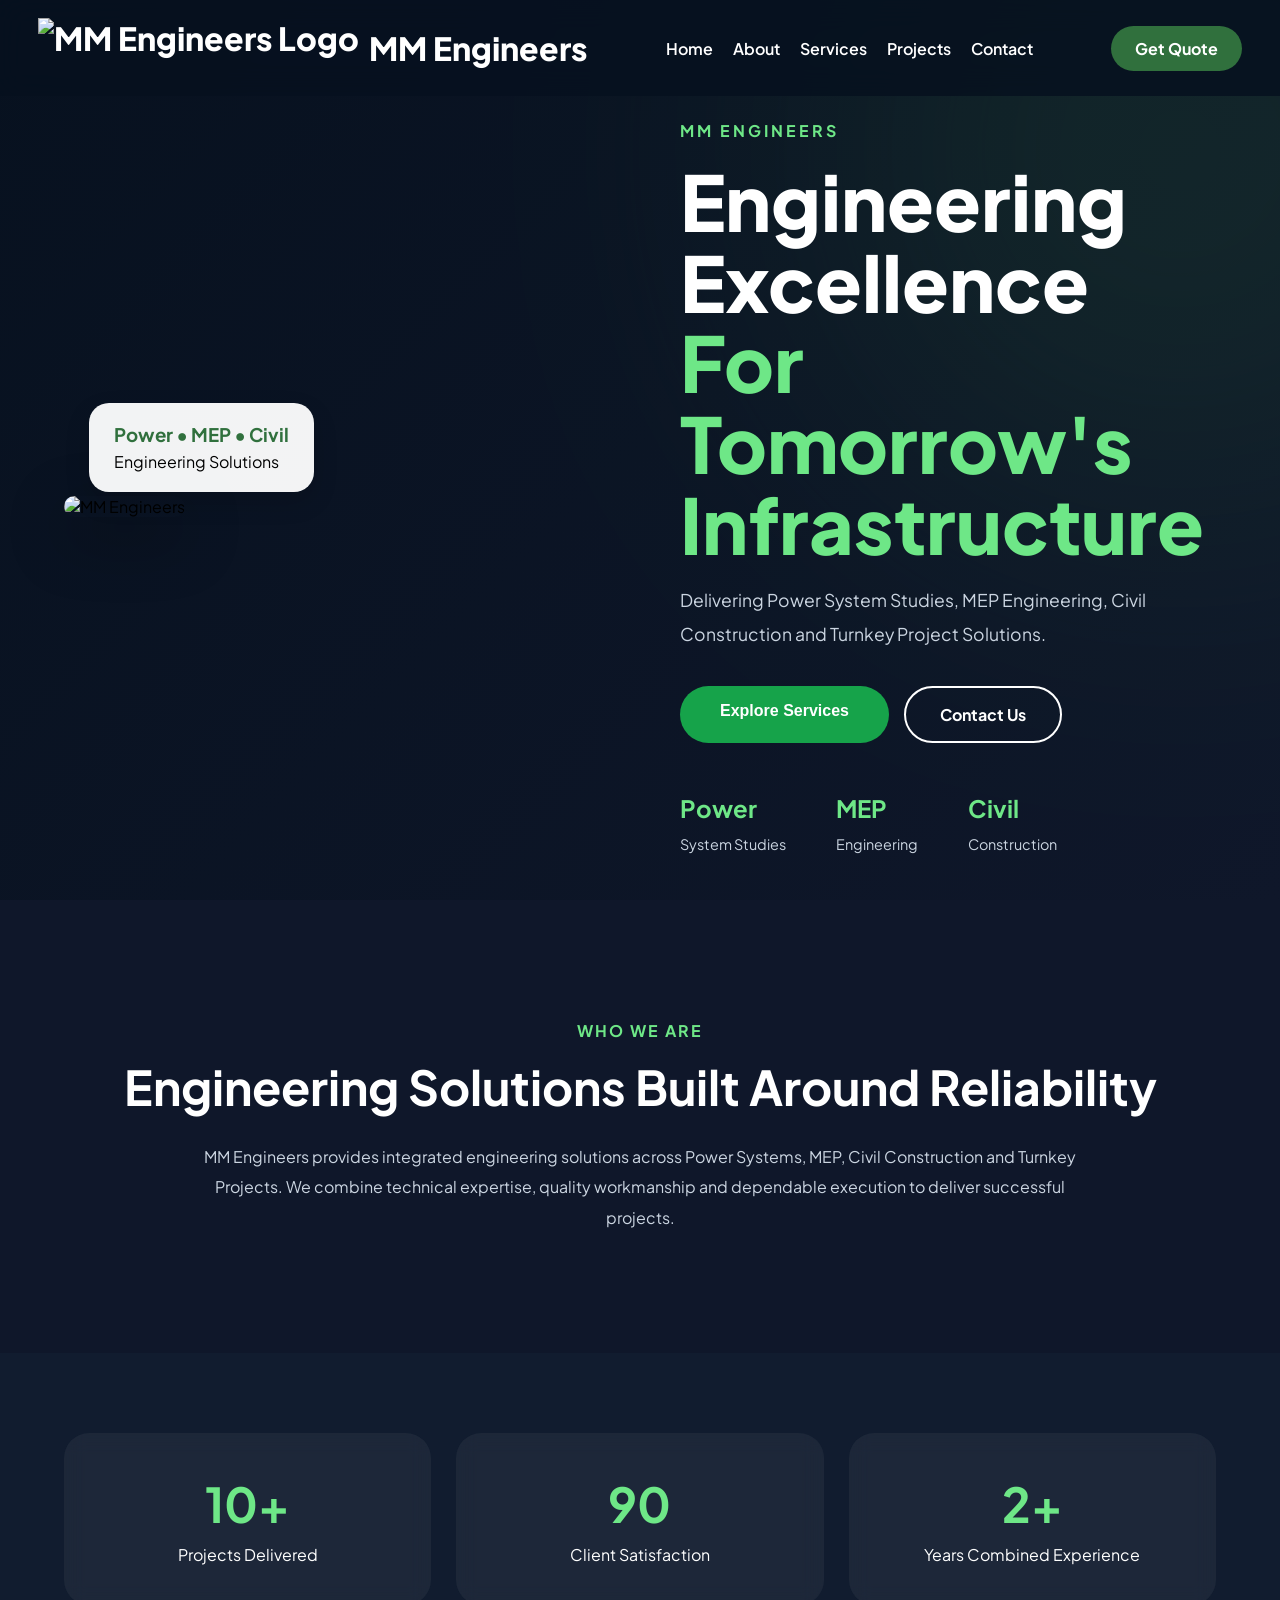
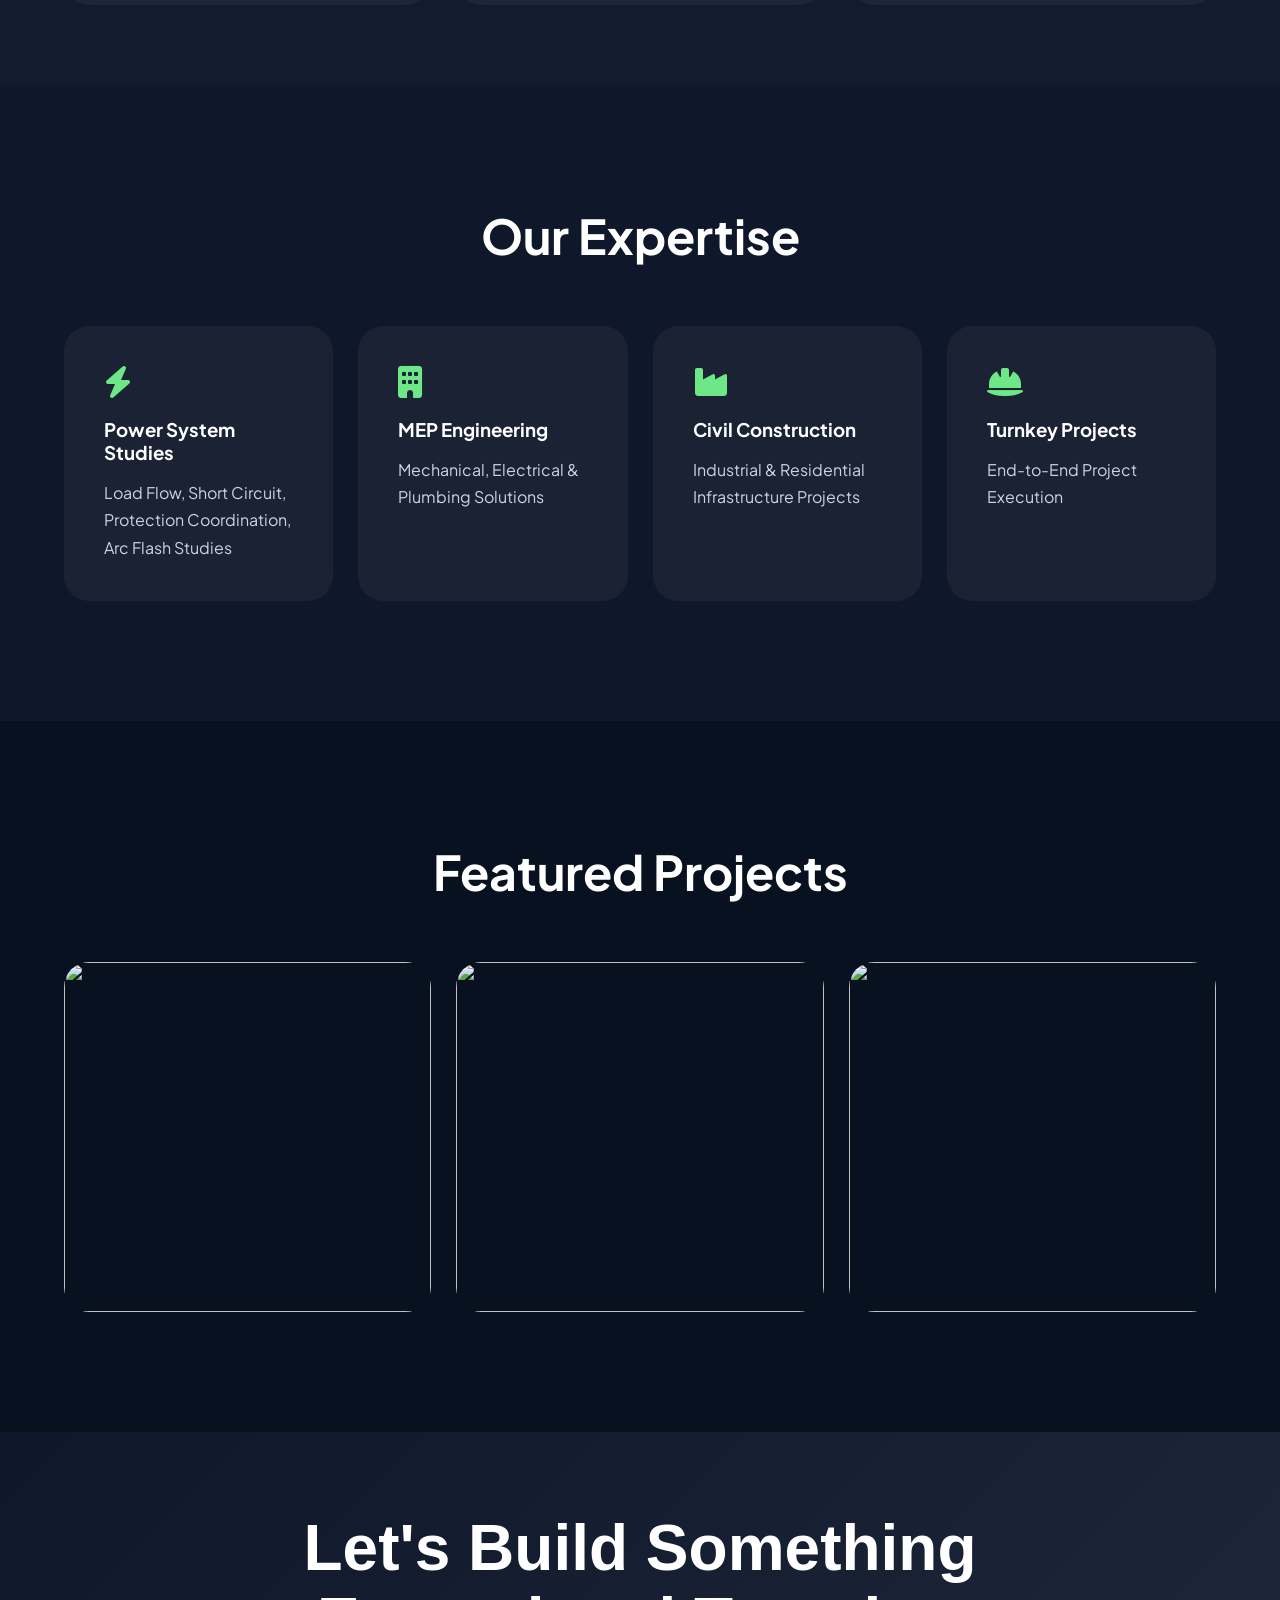
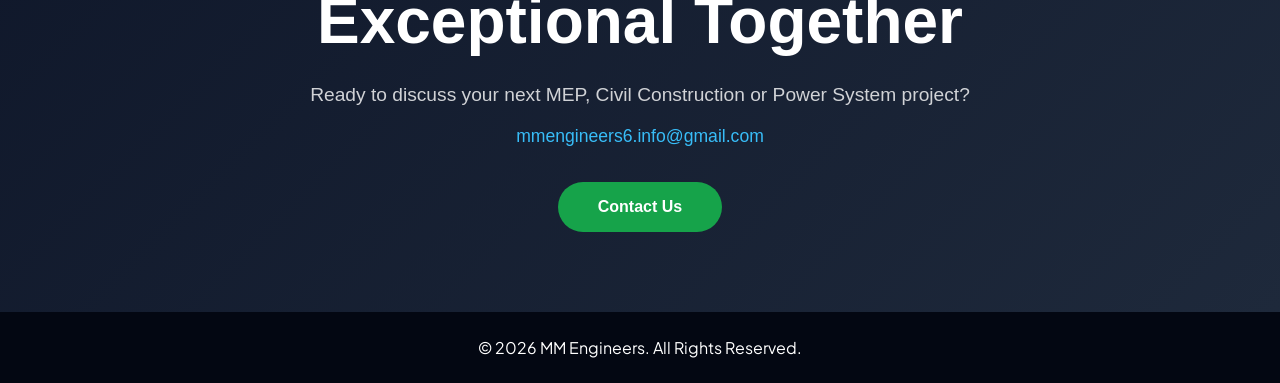
==== index.html @ c3587529 "Add files via upload" ====
<!DOCTYPE html>
<html lang="en">

<head>
    <style>
        /* =====================================
   MM ENGINEERS PREMIUM WEBSITE V2
===================================== */

.logo{
    display:flex;
    align-items:center;
    gap:10px;
    color:white;
    font-size:2rem;
    font-weight:800;
}

.logo img{
    height:60px;
    width:auto;
    display:block;
}

:root{
    --primary:#30703d;
    --primary-light:#4e9d5d;
    --dark:#07111f;
    --dark2:#0f172a;
    --light:#f8fafc;
    --text:#94a3b8;
    --white:#ffffff;
}

/* RESET */

*{
    margin:0;
    padding:0;
    box-sizing:border-box;
}

html{
    scroll-behavior:smooth;
}

body{
    font-family:'Plus Jakarta Sans',sans-serif;
    overflow-x:hidden;
    background:#07111f;
}

/* CONTAINER */

.container{
    width:90%;
    max-width:1300px;
    margin:auto;
}

/* =====================================
   NAVBAR
===================================== */

.navbar{
    position:fixed;
    top:0;
    left:0;
    width:100%;

    display:flex;
    justify-content:space-between;
    align-items:center;

    padding:18px 3%;

    background:rgba(7,17,31,.85);

    backdrop-filter:blur(15px);

    z-index:1000;
}

.logo{
    color:white;
    font-size:2rem; 
    font-weight:800;
}

.nav-links{
    display:flex;
    list-style:none;
    gap:20px;
}

.nav-links a{
    color:white;
    text-decoration:none;
    font-weight:600;
    transition:.3s;
}

.nav-links a:hover{
    color:var(--primary-light);
}

.nav-btn{
    text-decoration:none;
    background:var(--primary);
    color:white;
    padding:12px 24px;
    border-radius:50px;
    font-weight:700;
    transition:.3s;
}

.nav-btn:hover{
    transform:translateY(-3px);
}

/* =====================================
   HERO
===================================== */

.hero{

    min-height:100vh;

    padding-top:120px;

    background:
    linear-gradient(
    135deg,
    #07111f,
    #0f172a
    );

    position:relative;

    overflow:hidden;
}

/* GREEN GLOW */

.hero::before{

content:"";

position:absolute;

width:700px;
height:700px;

background:#30703d;

border-radius:50%;

right:-250px;
top:-200px;

filter:blur(180px);

opacity:.25;

}

.hero-container{

display:flex;
align-items:center;
justify-content:space-between;

gap:80px;

min-height:80vh;

position:relative;
z-index:2;

}

.hero-left,
.hero-right{
flex:1;
}

.hero-image-box{
position:relative;
}

.hero-image-box img{

width:100%;

height:650px;

object-fit:cover;

border-radius:30px;

box-shadow:
0 20px 60px rgba(0,0,0,.4);

}

.experience-card{

position:absolute;

bottom:25px;
left:25px;

background:rgba(255,255,255,.95);

padding:20px 25px;

border-radius:20px;

box-shadow:
0 10px 25px rgba(0,0,0,.15);

}

.experience-card h3{

color:var(--primary);

margin-bottom:5px;

}

.hero-tag{

color:#6ee787;

font-weight:700;

letter-spacing:3px;

}

.hero-right h1{

font-size:4.8rem;

line-height:1.05;

color:white;

margin:20px 0;

font-weight:800;

}

.hero-right h1 span{

display:block;

color:#6ee787;

}

.hero-right p{

color:#cbd5e1;

line-height:1.9;

font-size:1.1rem;

max-width:600px;

margin-bottom:35px;

}

.hero-buttons{

display:flex;

gap:15px;

margin-bottom:50px;

}

.btn-primary{

text-decoration:none;

background:var(--primary);

color:white;

padding:16px 34px;

border-radius:50px;

font-weight:700;

display:inline-flex;
align-items:center;
justify-content:center;

transition:.3s;

}

.btn-primary:hover{

transform:translateY(-4px);

}

.btn-secondary{

text-decoration:none;

border:2px solid white;

color:white;

padding:16px 34px;

border-radius:50px;

font-weight:700;

display:inline-flex;
align-items:center;
justify-content:center;

transition:.3s;

}

.btn-secondary:hover{

background:white;

color:#111827;

}

.hero-stats{

display:flex;

gap:50px;

}

.hero-stats h2{

color:#6ee787;

margin-bottom:8px;

}

.hero-stats p{

font-size:.9rem;

}

/* =====================================
   ABOUT
===================================== */

.about{

padding:120px 0;

background:#0f172a;

text-align:center;

color:white;

}

.section-title{

color:#6ee787;

font-weight:700;

letter-spacing:2px;

margin-bottom:15px;

}

.about h2{

font-size:3rem;

margin-bottom:25px;

}

.about p{

max-width:900px;

margin:auto;

color:#cbd5e1;

line-height:1.9;

}

/* =====================================
   STATS
===================================== */

.stats{

padding:80px 0;

background:#111c2f;

}

.stats-grid{

display:grid;

grid-template-columns:repeat(3,1fr);

gap:25px;

}

.stat-card{

background:rgba(255,255,255,.05);

backdrop-filter:blur(10px);

padding:40px;

border-radius:25px;

text-align:center;

transition:.4s;

cursor:pointer;

}

.stat-card h2{

color:#6ee787;

font-size:3rem;

margin-bottom:10px;

}

.stat-card p{

color:white;

}

.stat-card:hover{

transform:translateY(-10px);

border:1px solid #4e9d5d;

}

/* =====================================
   SERVICES
===================================== */

.services{

padding:120px 0;

background:#0f172a;

}

.services h2{

text-align:center;

color:white;

font-size:3rem;

margin-bottom:60px;

}

.service-grid{

display:grid;

grid-template-columns:repeat(auto-fit,minmax(250px,1fr));

gap:25px;

}

.service-card{

background:rgba(255,255,255,.05);

backdrop-filter:blur(12px);

padding:40px;

border-radius:25px;

transition:.3s;

}

.service-card:hover{

transform:translateY(-10px);

border:1px solid #30703d;

}

.service-card i{

font-size:2rem;

color:#6ee787;

margin-bottom:20px;

}

.service-card h3{

color:white;

margin-bottom:15px;

}

.service-card p{

color:#cbd5e1;

line-height:1.7;

}

/* =====================================
   PROJECTS
===================================== */

.projects{

padding:120px 0;

background:#07111f;

}

.projects h2{

text-align:center;

color:white;

font-size:3rem;

margin-bottom:60px;

}

.project-grid{

display:grid;

grid-template-columns:repeat(3,1fr);

gap:25px;

}

.project-grid img{

width:100%;

height:350px;

object-fit:cover;

border-radius:25px;

transition:.5s;

cursor:pointer;

}

.project-grid img:hover{

transform:scale(1.05);

}

/* =====================================
   CONTACT
===================================== */

.cta-section {
    background: linear-gradient(
        135deg,
        #0f172a 0%,
        #1e293b 100%
    );
    
    min-height: 450px;

    display: flex;
    align-items: center;
    justify-content: center;

    padding: 80px 20px;
    text-align: center;
}

.cta-content {
    max-width: 900px;
}

.cta-content h2 {
    font-family: "Poppins", sans-serif;
    font-size: 4rem;
    font-weight: 700;
    line-height: 1.15;
    color: #ffffff;
    margin-bottom: 25px;
}

.cta-text {
    font-family: "Poppins", sans-serif;
    font-size: 1.2rem;
    color: rgba(255,255,255,0.8);
    margin-bottom: 20px;
}

.email {
    display: block;
    font-family: "Poppins", sans-serif;
    font-size: 1.1rem;
    color: #38bdf8;
    text-decoration: none;
    margin-bottom: 35px;
    transition: 0.3s;
}

.email:hover {
    color: #7dd3fc;
}

.btn-primary {
    display: inline-block;
    padding: 16px 40px;
    background: #16a34a;
    color: white;
    text-decoration: none;
    border-radius: 50px;
    font-family: "Poppins", sans-serif;
    font-size: 1rem;
    font-weight: 600;
    transition: 0.3s;
}

.btn-primary:hover {
    transform: translateY(-3px);
    background: #15803d;
}

/* =====================================
   FOOTER
===================================== */

footer{

background:#030712;

padding:25px;

text-align:center;

color:white;

}

/* =====================================
   SCROLL ANIMATION
===================================== */

.hidden{

opacity:0;

transform:translateY(80px);

transition:all 1s ease;

}

.show{

opacity:1;

transform:translateY(0);

}

/* =====================================
   MOBILE
===================================== */

@media(max-width:1100px){

.hero-container{

flex-direction:column;

text-align:center;

}

.hero-right p{

margin:auto auto 35px;

}

.hero-buttons{

justify-content:center;

}

.hero-stats{

justify-content:center;

}

.hero-right h1{

font-size:3.5rem;

}

}

@media(max-width:768px){

.nav-links,
.nav-btn{
display:none;
}

.hero{

padding-top:100px;
}

.hero-image-box img{

height:400px;

}

.hero-right h1{

font-size:2.7rem;

}

.hero-buttons{

flex-direction:column;

}

.hero-stats{

flex-direction:column;

gap:20px;

}

.stats-grid{

grid-template-columns:1fr;

}

.project-grid{

grid-template-columns:1fr;

}

.about h2,
.services h2,
.projects h2,
.contact-section h2{

font-size:2.2rem;

}

}
    </style>

<meta charset="UTF-8">
<meta name="viewport" content="width=device-width, initial-scale=1.0">

<title>MM Engineers | Engineering Excellence</title>


<link rel="preconnect" href="https://fonts.googleapis.com">
<link href="https://fonts.googleapis.com/css2?family=Plus+Jakarta+Sans:wght@300;400;500;600;700;800&display=swap" rel="stylesheet">

<link rel="stylesheet"
href="https://cdnjs.cloudflare.com/ajax/libs/font-awesome/6.5.2/css/all.min.css">

</head>

<body>

<!-- NAVBAR -->

<header>

<nav class="navbar">

<div class="logo">

    <img src="images/logo.png" alt="MM Engineers Logo">

    <span>MM Engineers</span>

</div>

<ul class="nav-links">

<li><a href="#home">Home</a></li>
<li><a href="#about">About</a></li>
<li><a href="#services">Services</a></li>
<li><a href="#projects">Projects</a></li>
<li><a href="#contact">Contact</a></li>

</ul>

<a href="#contact" class="nav-btn">
Get Quote
</a>

</nav>

</header>

<!-- HERO -->

<section class="hero" id="home">

<div class="container hero-container">

<div class="hero-left">

<div class="hero-image-box">

<img src="images/photo1.jpg" alt="MM Engineers">

<div class="experience-card">

<h3>Power • MEP • Civil</h3>
<p>Engineering Solutions</p>

</div>

</div>

</div>

<div class="hero-right">

<span class="hero-tag">
MM ENGINEERS
</span>

<h1>

Engineering Excellence

<span>
For Tomorrow's Infrastructure
</span>

</h1>

<p>

Delivering Power System Studies,
MEP Engineering, Civil Construction
and Turnkey Project Solutions.

</p>

<div class="hero-buttons">

<a href="#services" class="btn-primary">
Explore Services
</a>

<a href="#contact" class="btn-secondary">
Contact Us
</a>

</div>

<div class="hero-stats">

<div>
<h2>Power</h2>
<p>System Studies</p>
</div>

<div>
<h2>MEP</h2>
<p>Engineering</p>
</div>

<div>
<h2>Civil</h2>
<p>Construction</p>
</div>

</div>

</div>

</div>

</section>

<!-- ABOUT -->

<section class="about hidden" id="about">

<div class="container">

<div class="section-title">

WHO WE ARE

</div>

<h2>

Engineering Solutions Built Around Reliability

</h2>

<p>

MM Engineers provides integrated engineering
solutions across Power Systems, MEP,
Civil Construction and Turnkey Projects.

We combine technical expertise,
quality workmanship and dependable execution
to deliver successful projects.

</p>

</div>

</section>

<!-- STATS -->

<section class="stats hidden">

<div class="container stats-grid">

<div class="stat-card">

<h2 class="counter" data-target="10" data-symbol="+">0</h2>

<p>Projects Delivered</p>

</div>

<div class="stat-card">

<h2 class="counter" data-target="100" data-symbol="%">0</h2>

<p>Client Satisfaction</p>

</div>

<div class="stat-card">

<h2 class="counter" data-target="2" data-symbol="+">0</h2>

<p>Years Combined Experience</p>

</div>

</div>

</section>

<!-- SERVICES -->

<section class="services hidden" id="services">

<div class="container">

<h2>
Our Expertise
</h2>

<div class="service-grid">

<div class="service-card">

<i class="fa-solid fa-bolt"></i>

<h3>Power System Studies</h3>

<p>
Load Flow, Short Circuit,
Protection Coordination,
Arc Flash Studies
</p>

</div>

<div class="service-card">

<i class="fa-solid fa-building"></i>

<h3>MEP Engineering</h3>

<p>
Mechanical, Electrical &
Plumbing Solutions
</p>

</div>

<div class="service-card">

<i class="fa-solid fa-industry"></i>

<h3>Civil Construction</h3>

<p>
Industrial & Residential
Infrastructure Projects
</p>

</div>

<div class="service-card">

<i class="fa-solid fa-helmet-safety"></i>

<h3>Turnkey Projects</h3>

<p>
End-to-End Project Execution
</p>

</div>

</div>

</div>

</section>

<!-- PROJECTS -->

<section class="projects hidden" id="projects">

<div class="container">

<h2>
Featured Projects
</h2>

<div class="project-grid">

<img src="images/photo1.jpg" alt="">

<img src="images/photo2.jpg" alt="">

<img src="images/photo3.jpg" alt="">

</div>

</div>

</section>

<!-- CONTACT -->

<section class="cta-section">
    <div class="cta-content">
        <h2>Let's Build Something<br>Exceptional Together</h2>

        <p class="cta-text">
            Ready to discuss your next MEP, Civil Construction or Power System project?
        </p>

        <a href="mailto:mmengineers6.info@gmail.com" class="email">
            mmengineers6.info@gmail.com
        </a>

        <div class="cta-buttons">
            <a href="#contact" class="btn-primary">Contact Us</a>
        </div>
    </div>
</section>

<footer>

<p>

© 2026 MM Engineers. All Rights Reserved.

</p>

</footer>

<script>

const observer = new IntersectionObserver((entries)=>{

entries.forEach((entry)=>{

if(entry.isIntersecting){

entry.target.classList.add("show");

}

});

},{
threshold:0.15
});

document.querySelectorAll(".hidden").forEach((el)=>{
observer.observe(el);
});

</script>

<script>

const counters = document.querySelectorAll('.counter');

counters.forEach(counter => {

const updateCounter = () => {

const target = +counter.getAttribute('data-target');

const count = +counter.innerText;

const increment = target / 50;

if(count < target){

counter.innerText =
Math.ceil(count + increment);

setTimeout(updateCounter,40);

}else{

const symbol = counter.getAttribute('data-symbol') || '';
counter.innerText = target + symbol;

}

};

updateCounter();

});

</script>

</body>

</html>
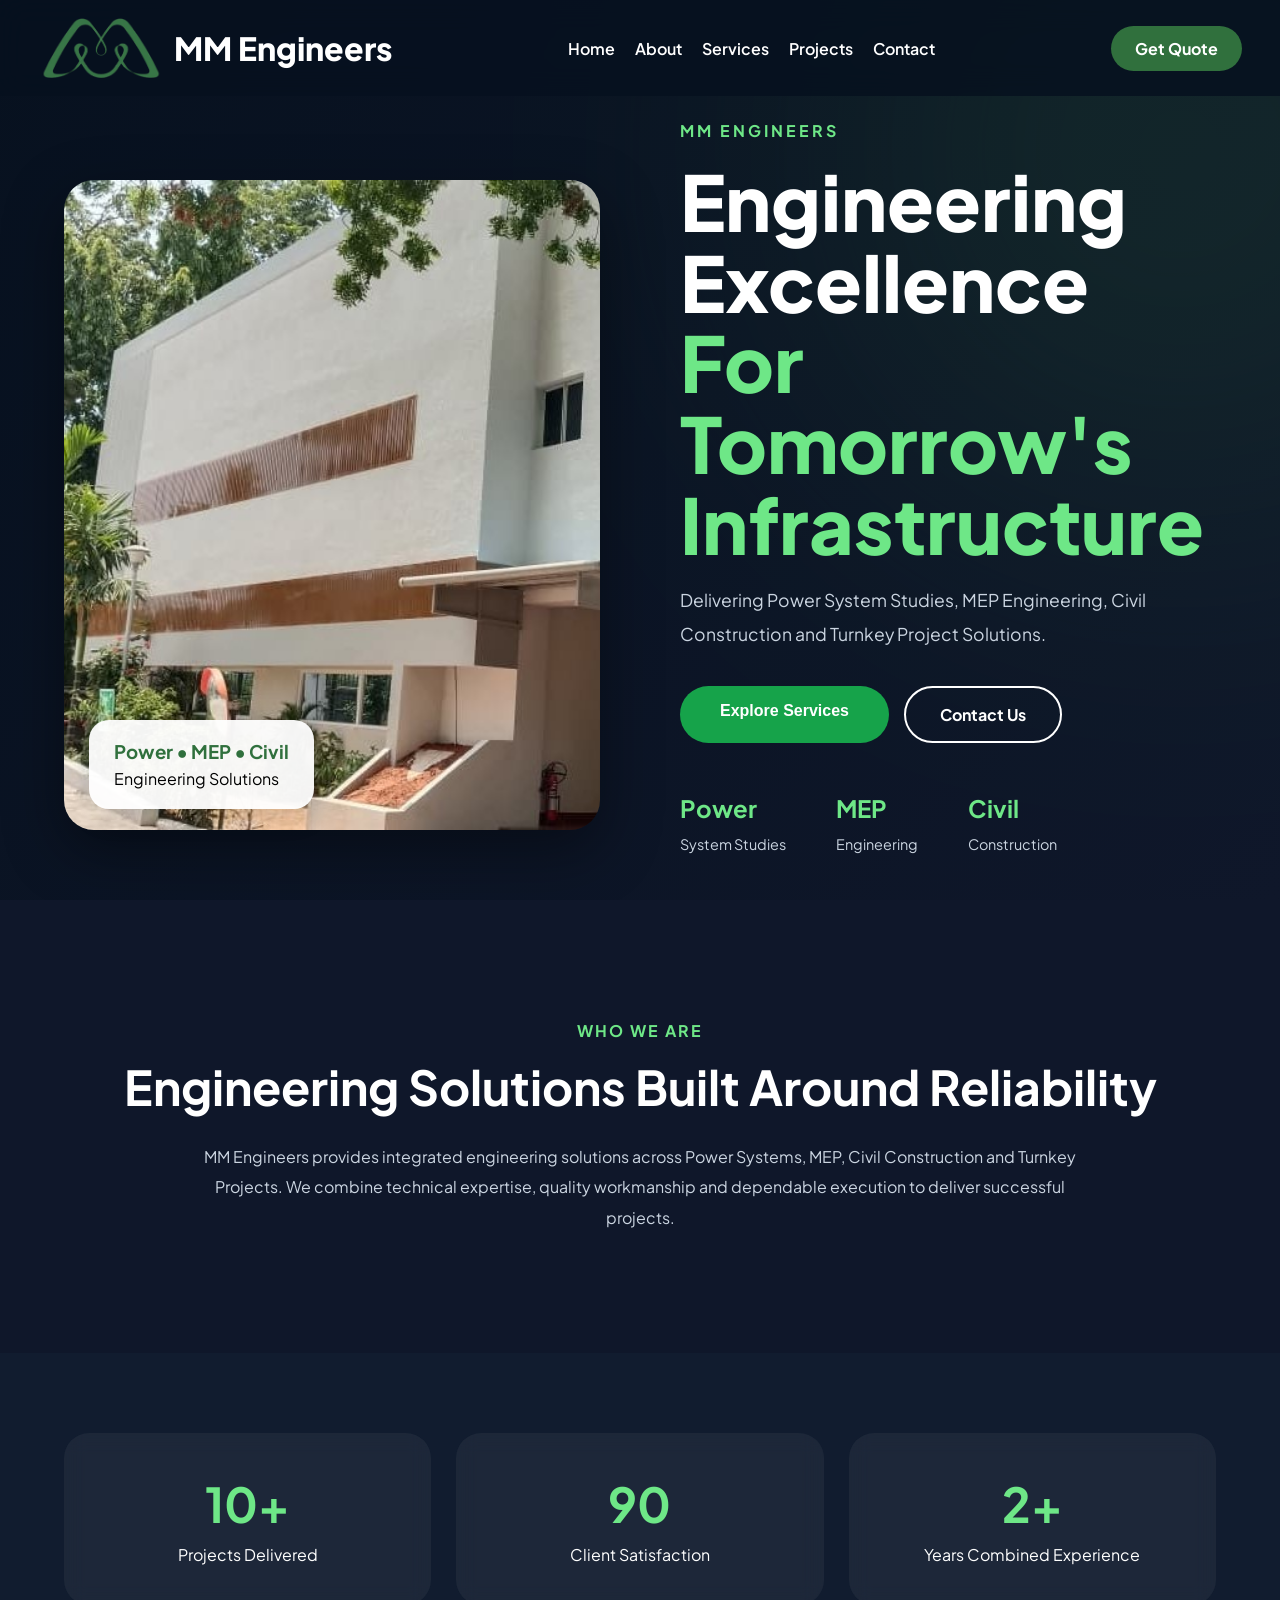
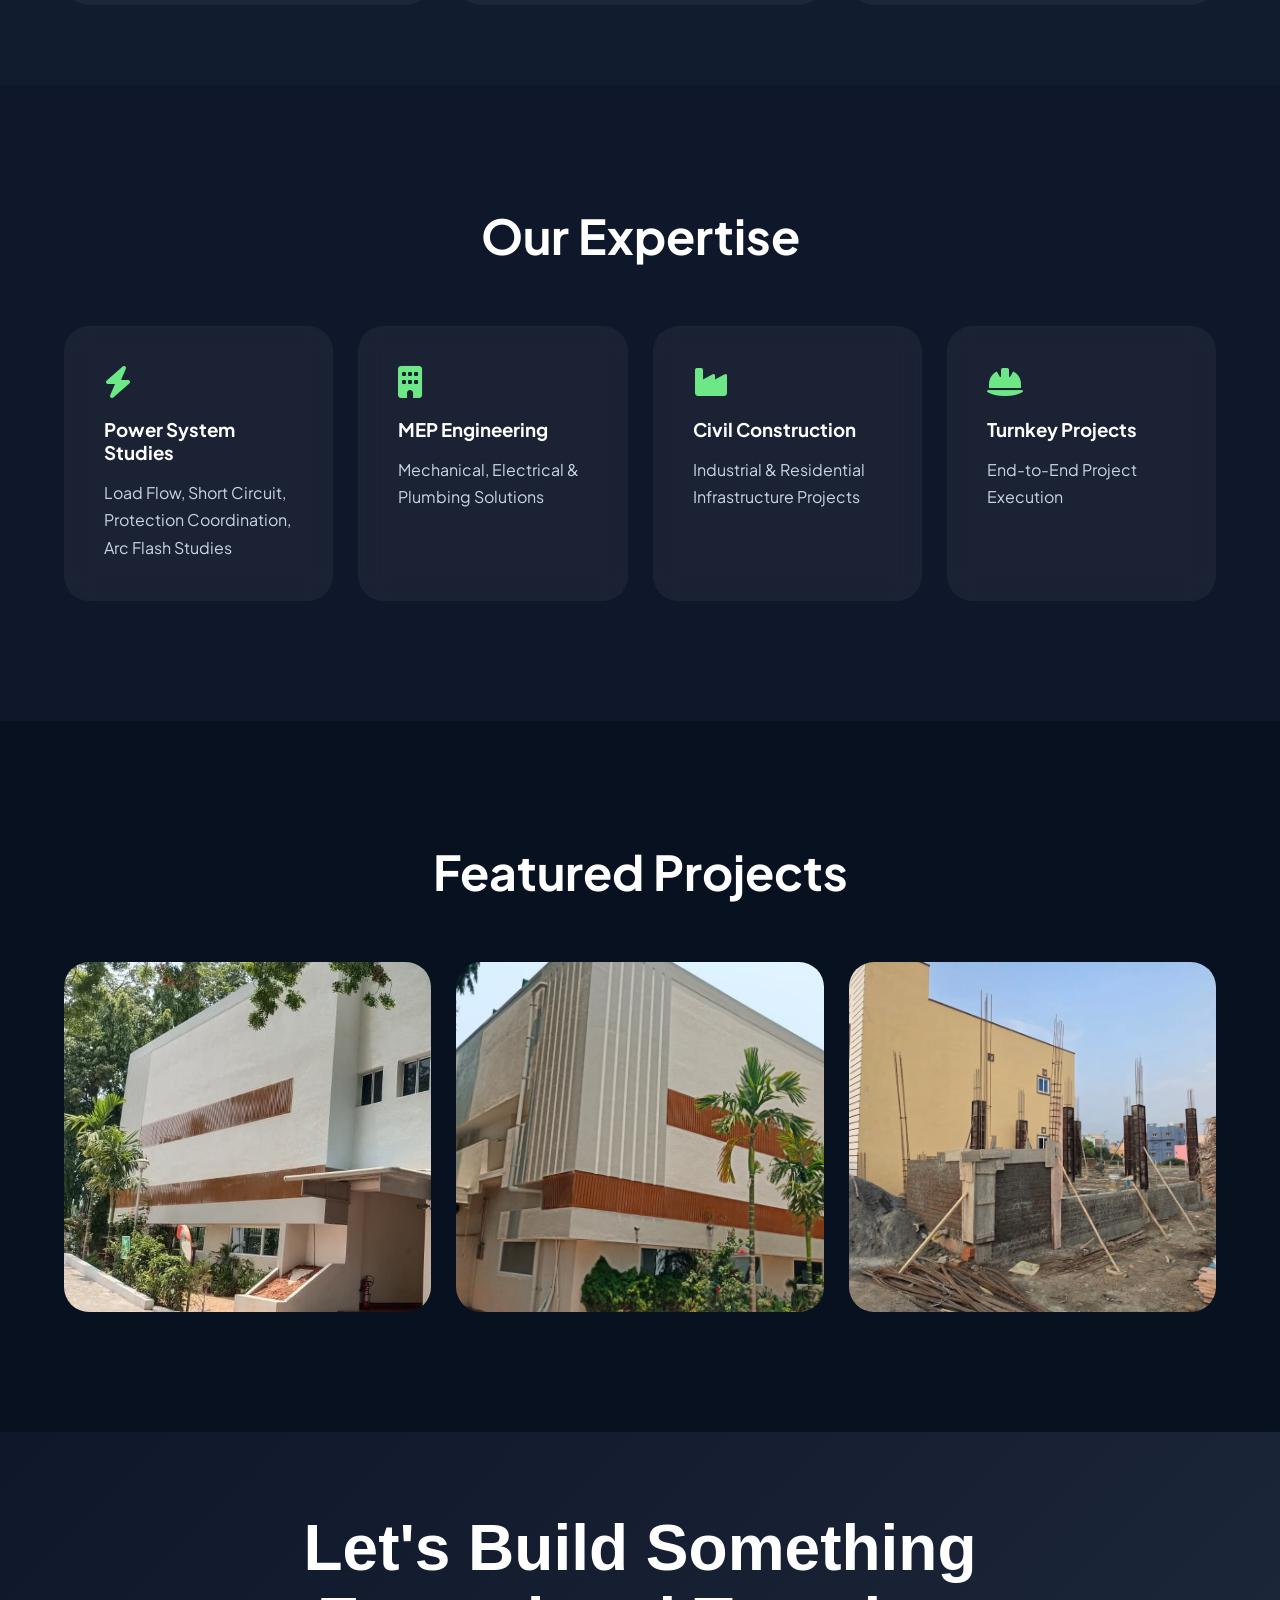
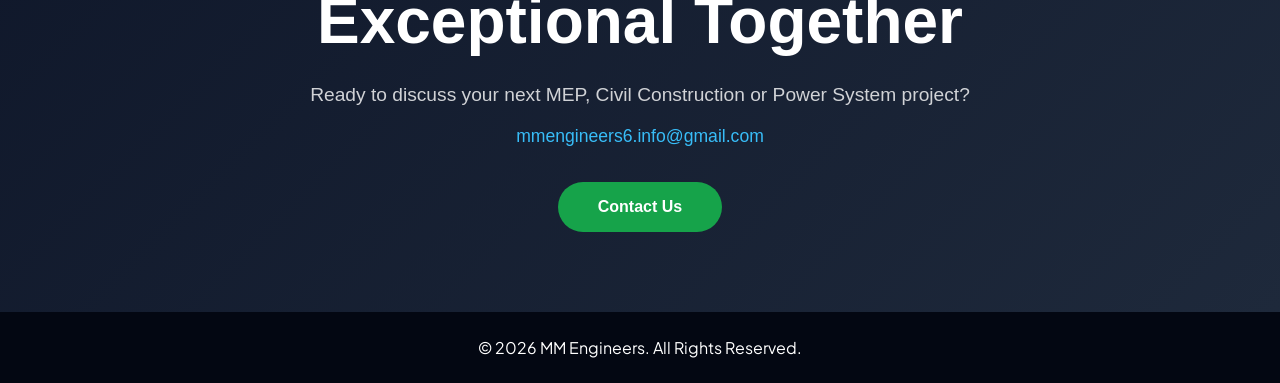
==== commit 810f7931: "Update index.html" ====
--- a/index.html
+++ b/index.html
@@ -852,7 +852,7 @@
 
 <div class="logo">
 
-    <img src="images/logo.png" alt="MM Engineers Logo">
+    <img src="logo.png" alt="MM Engineers Logo">
 
     <span>MM Engineers</span>
 
@@ -886,7 +886,7 @@
 
 <div class="hero-image-box">
 
-<img src="images/photo1.jpg" alt="MM Engineers">
+<img src="photo1.jpg" alt="MM Engineers">
 
 <div class="experience-card">
 
@@ -1110,11 +1110,11 @@
 
 <div class="project-grid">
 
-<img src="images/photo1.jpg" alt="">
-
-<img src="images/photo2.jpg" alt="">
-
-<img src="images/photo3.jpg" alt="">
+<img src="photo1.jpg" alt="">
+
+<img src="photo2.jpg" alt="">
+
+<img src="photo3.jpg" alt="">
 
 </div>
 
@@ -1214,4 +1214,4 @@
 
 </body>
 
-</html>+</html>
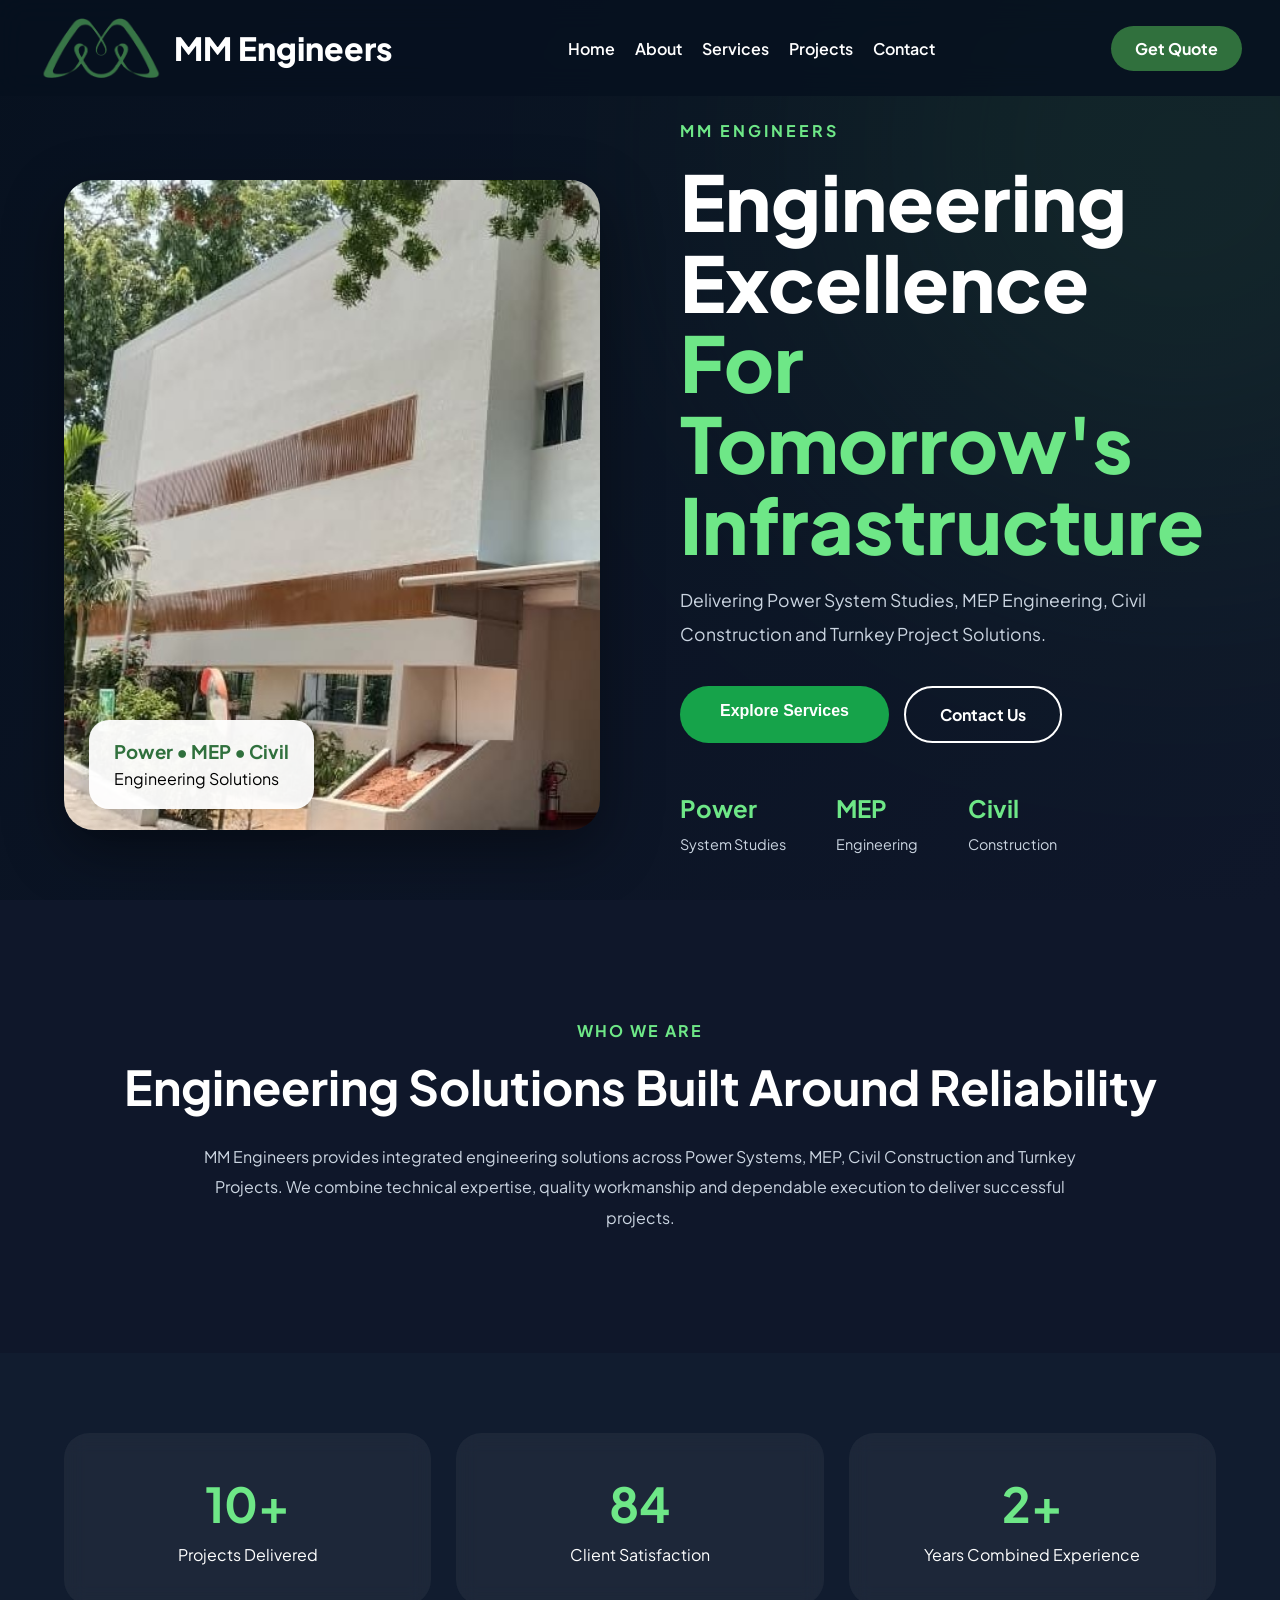
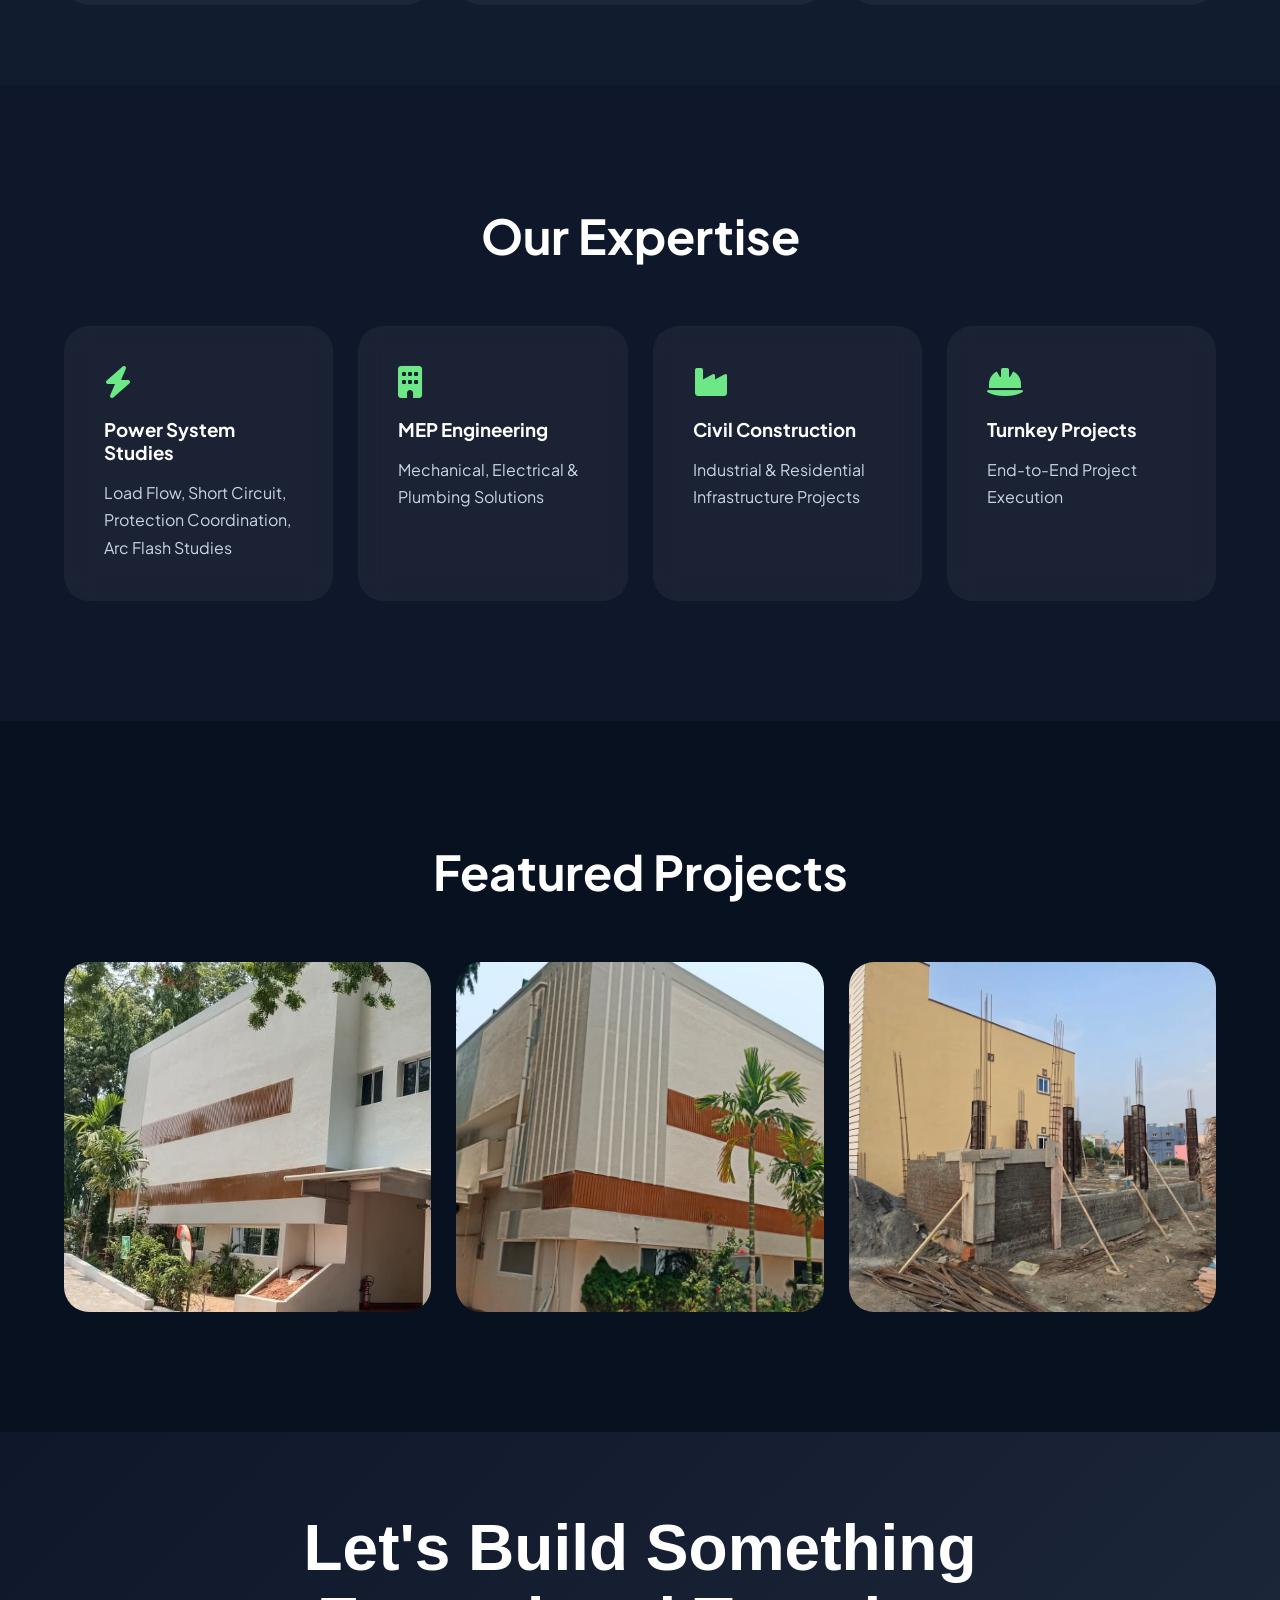
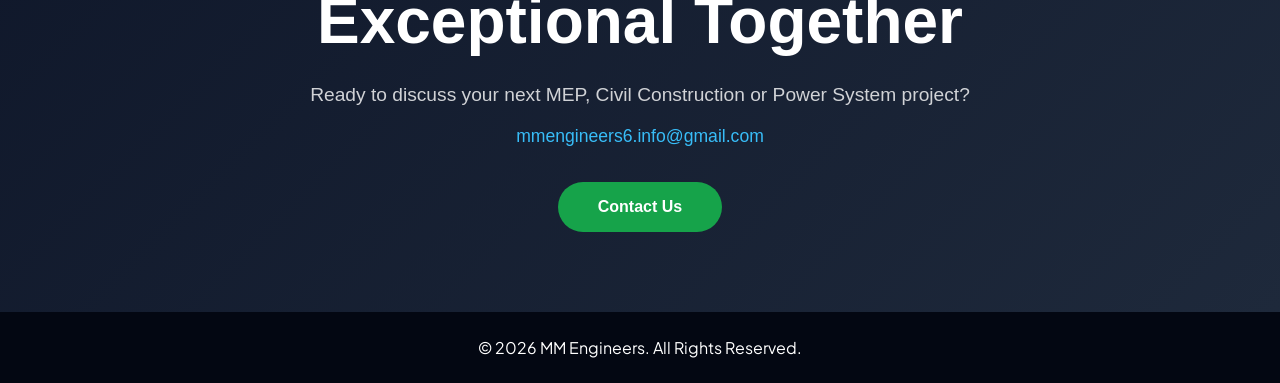
==== commit 972abac1: "Update index.html" ====
--- a/index.html
+++ b/index.html
@@ -868,8 +868,8 @@
 
 </ul>
 
-<a href="#contact" class="nav-btn">
-Get Quote
+<a href="get-quote.html" class="nav-btn">
+    Get Quote
 </a>
 
 </nav>
